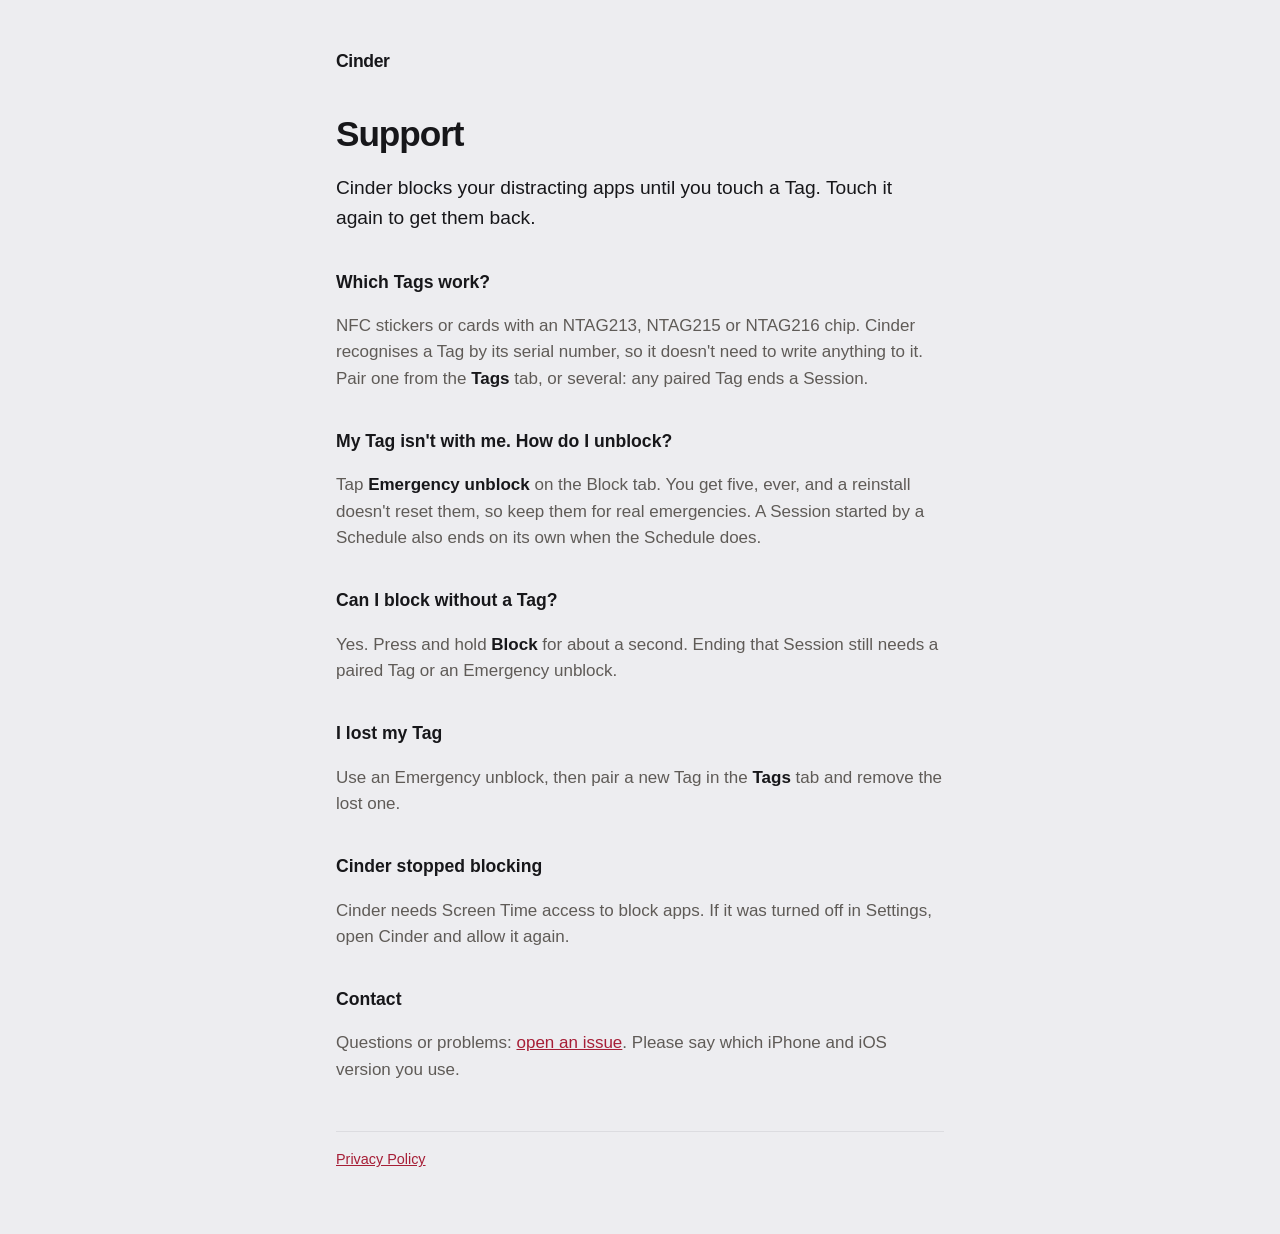
==== index.html @ b294951c "Publish docs/site from cinder" ====
<!doctype html>
<html lang="en">
<head>
<meta charset="utf-8">
<meta name="viewport" content="width=device-width, initial-scale=1">
<title>Cinder Support</title>
<link rel="stylesheet" href="style.css">
</head>
<body>
<main>
  <header><a class="wordmark" href="./">Cinder</a></header>
  <h1>Support</h1>
  <p class="lede">Cinder blocks your distracting apps until you touch a Tag. Touch it again to get them back.</p>

  <h2>Which Tags work?</h2>
  <p>NFC stickers or cards with an NTAG213, NTAG215 or NTAG216 chip. Cinder recognises a Tag by its serial number, so it doesn't need to write anything to it. Pair one from the <strong>Tags</strong> tab, or several: any paired Tag ends a Session.</p>

  <h2>My Tag isn't with me. How do I unblock?</h2>
  <p>Tap <strong>Emergency unblock</strong> on the Block tab. You get five, ever, and a reinstall doesn't reset them, so keep them for real emergencies. A Session started by a Schedule also ends on its own when the Schedule does.</p>

  <h2>Can I block without a Tag?</h2>
  <p>Yes. Press and hold <strong>Block</strong> for about a second. Ending that Session still needs a paired Tag or an Emergency unblock.</p>

  <h2>I lost my Tag</h2>
  <p>Use an Emergency unblock, then pair a new Tag in the <strong>Tags</strong> tab and remove the lost one.</p>

  <h2>Cinder stopped blocking</h2>
  <p>Cinder needs Screen Time access to block apps. If it was turned off in Settings, open Cinder and allow it again.</p>

  <h2>Contact</h2>
  <p>Questions or problems: <a href="https://github.com/guillezorrilla/cinder-site/issues">open an issue</a>. Please say which iPhone and iOS version you use.</p>

  <footer><a href="privacy.html">Privacy Policy</a></footer>
</main>
</body>
</html>
---- style.css ----
/* Cinder's design tokens (Cinder/DesignSystem/Colors.xcassets). System fonts: a privacy page shouldn't call out to a font CDN. */
:root { --ground: #EDEDF0; --surface: #FFFFFF; --text: #17171A; --muted: #5F5B57; --accent: #A61E36; --line: #DCDCE0; color-scheme: light dark; }
@media (prefers-color-scheme: dark) {
  :root { --ground: #17171A; --surface: #222226; --text: #F4F2EF; --muted: #A9A5A1; --accent: #FF7A8C; --line: #34343A; }
}
body { margin: 0; background: var(--ground); color: var(--text); font: 17px/1.55 -apple-system, BlinkMacSystemFont, "Helvetica Neue", sans-serif; }
main { max-width: 38rem; margin: 0 auto; padding: 3rem 1rem 4rem; }
header { margin-bottom: 2.5rem; }
.wordmark { font-weight: 800; font-size: 1.1rem; letter-spacing: -0.02em; color: var(--text); text-decoration: none; }
h1 { font-size: 2.2rem; line-height: 1.1; letter-spacing: -0.03em; margin: 1.5rem 0 0.5rem; }
h2 { font-size: 1.1rem; margin: 2.25rem 0 0.25rem; }
p, li { color: var(--muted); }
strong { color: var(--text); }
a { color: var(--accent); }
.lede { font-size: 1.2rem; color: var(--text); }
footer { margin-top: 3rem; padding-top: 1rem; border-top: 1px solid var(--line); font-size: 0.9rem; color: var(--muted); }
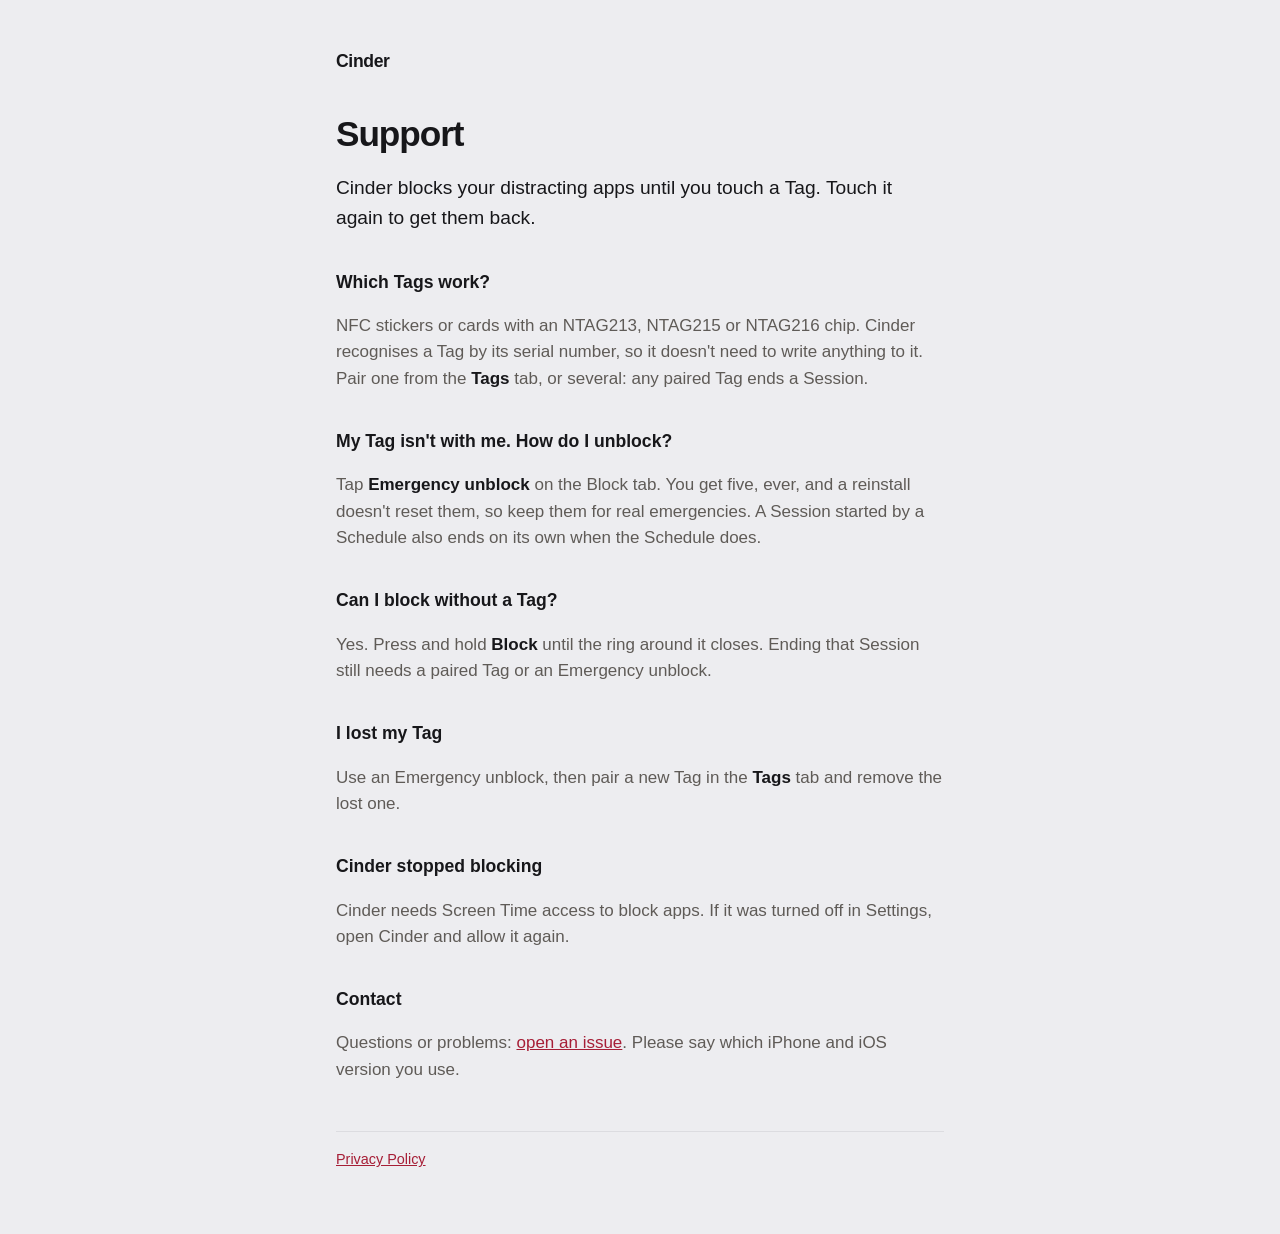
==== commit 3757808c: "Publish docs/site from cinder" ====
--- a/index.html
+++ b/index.html
@@ -19,7 +19,7 @@
   <p>Tap <strong>Emergency unblock</strong> on the Block tab. You get five, ever, and a reinstall doesn't reset them, so keep them for real emergencies. A Session started by a Schedule also ends on its own when the Schedule does.</p>
 
   <h2>Can I block without a Tag?</h2>
-  <p>Yes. Press and hold <strong>Block</strong> for about a second. Ending that Session still needs a paired Tag or an Emergency unblock.</p>
+  <p>Yes. Press and hold <strong>Block</strong> until the ring around it closes. Ending that Session still needs a paired Tag or an Emergency unblock.</p>
 
   <h2>I lost my Tag</h2>
   <p>Use an Emergency unblock, then pair a new Tag in the <strong>Tags</strong> tab and remove the lost one.</p>
